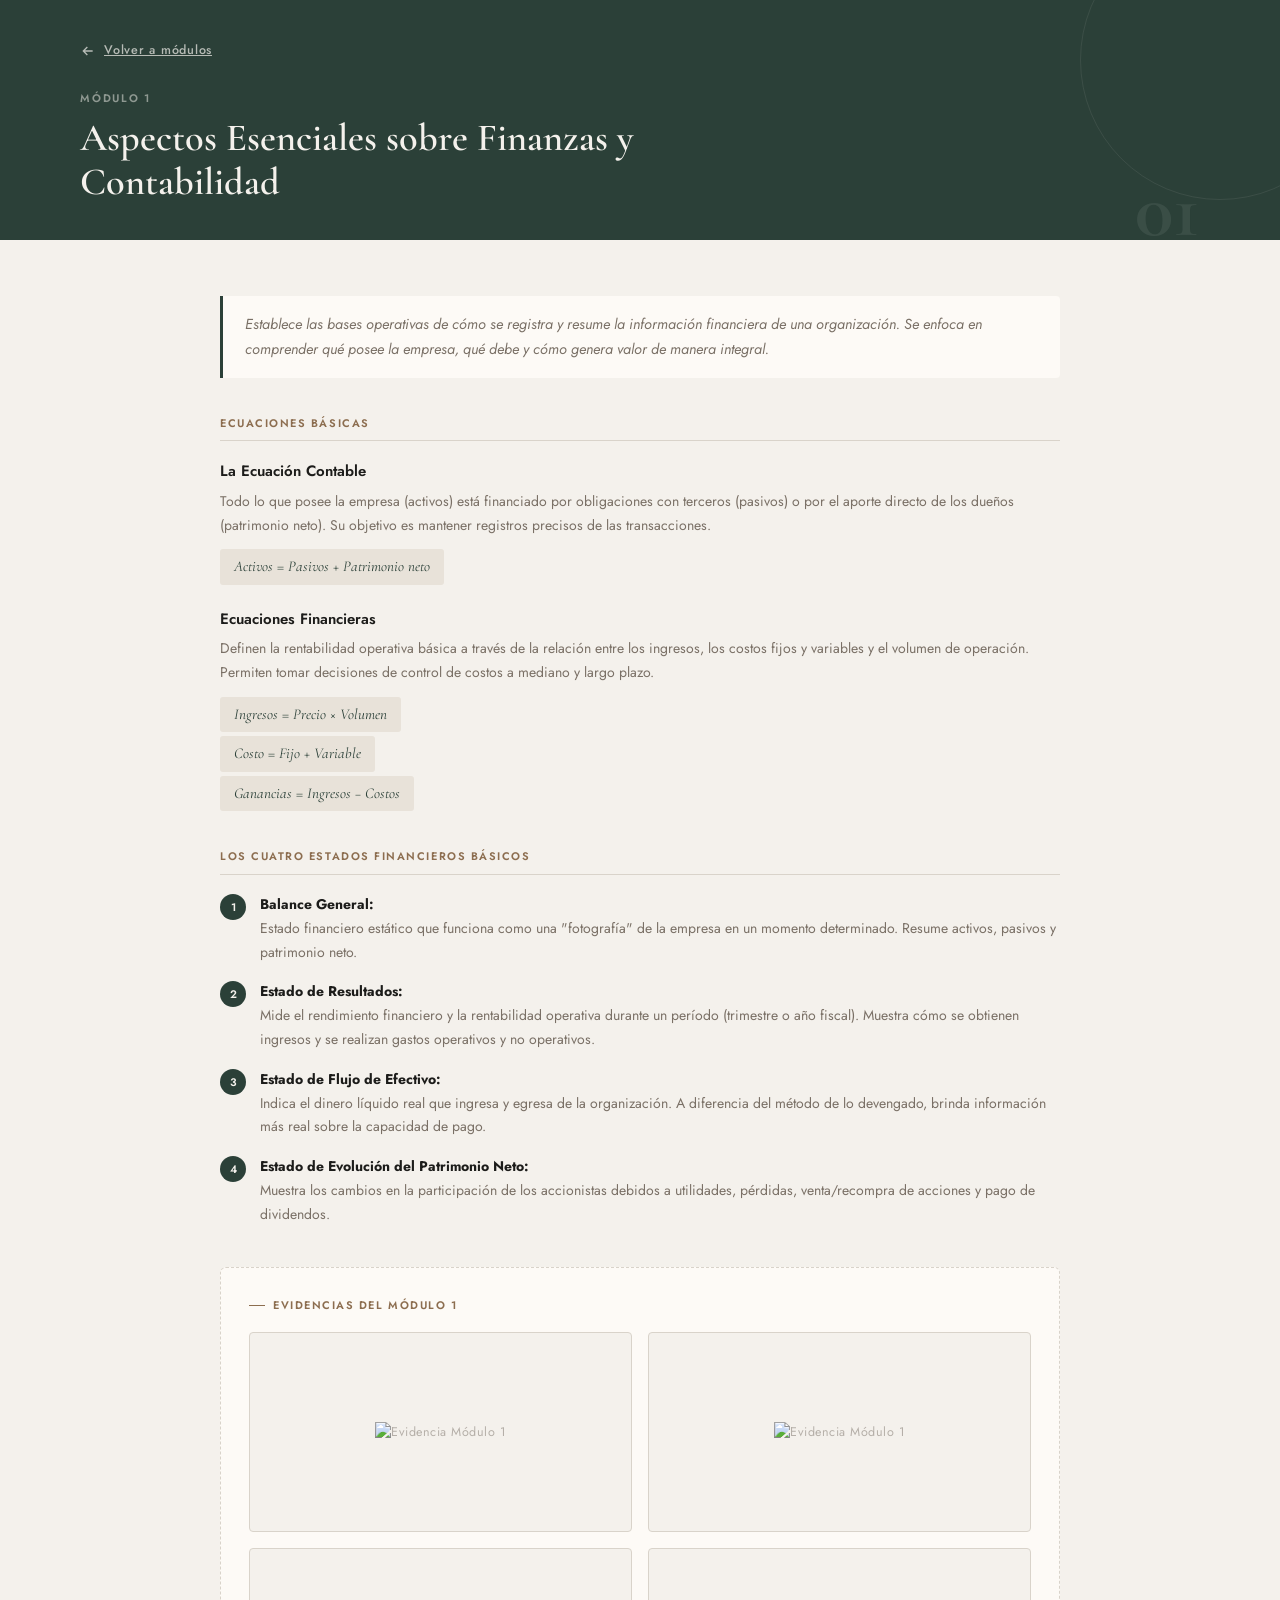
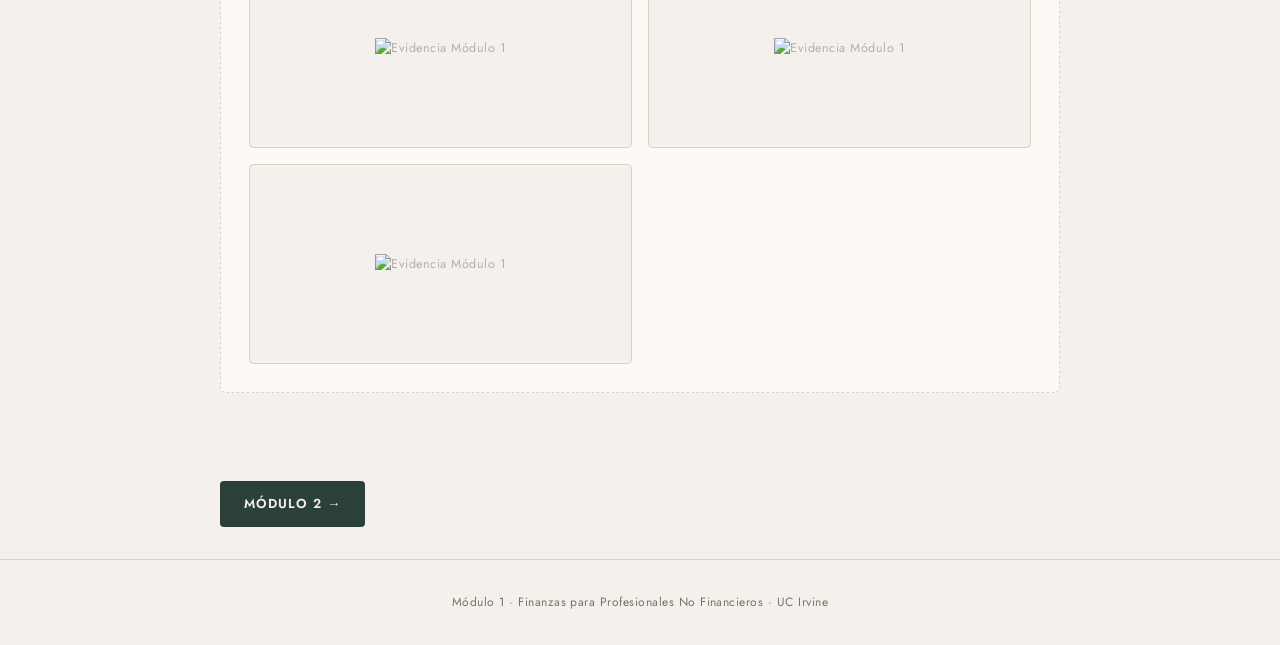
==== modulo1.html @ bed44fd3 "Add files via upload" ====
<!doctype html>
<html lang="es">
  <head>
    <meta charset="UTF-8" />
    <meta name="viewport" content="width=device-width, initial-scale=1.0" />
    <title>Módulo 1 - Finanzas para Profesionales No Financieros</title>
    <link rel="preconnect" href="https://fonts.googleapis.com" />
    <link rel="preconnect" href="https://fonts.gstatic.com" crossorigin />
    <link
      href="https://fonts.googleapis.com/css2?family=Cormorant+Garamond:ital,wght@0,400;0,600;0,700;1,400&family=Jost:wght@300;400;500;600&display=swap"
      rel="stylesheet"
    />
    <link rel="stylesheet" href="estilos.css" />
  </head>
  <body>
    <div id="mod-1" class="mod-content" style="display: block">
      <div class="detail-header">
        <a href="index.html" class="back-btn">
          <svg
            width="16"
            height="16"
            fill="none"
            stroke="currentColor"
            stroke-width="2"
            viewBox="0 0 24 24"
          >
            <path d="M19 12H5M11 6l-6 6 6 6" />
          </svg>
          Volver a módulos
        </a>
        <div class="detail-label">Módulo 1</div>
        <h2 class="detail-title">
          Aspectos Esenciales sobre Finanzas y Contabilidad
        </h2>
        <div class="detail-num">01</div>
      </div>
      <div class="detail-body">
        <div class="module-intro">
          Establece las bases operativas de cómo se registra y resume la
          información financiera de una organización. Se enfoca en comprender
          qué posee la empresa, qué debe y cómo genera valor de manera
          integral.
        </div>

        <div class="section">
          <div class="section-title">Ecuaciones Básicas</div>
          <div class="concept">
            <div class="concept-name">La Ecuación Contable</div>
            <div class="concept-desc">
              Todo lo que posee la empresa (activos) está financiado por
              obligaciones con terceros (pasivos) o por el aporte directo de
              los dueños (patrimonio neto). Su objetivo es mantener registros
              precisos de las transacciones.
            </div>
            <span class="formula-tag"
              >Activos = Pasivos + Patrimonio neto</span
            >
          </div>
          <div class="concept">
            <div class="concept-name">Ecuaciones Financieras</div>
            <div class="concept-desc">
              Definen la rentabilidad operativa básica a través de la relación
              entre los ingresos, los costos fijos y variables y el volumen de
              operación. Permiten tomar decisiones de control de costos a
              mediano y largo plazo.
            </div>
            <span class="formula-tag">Ingresos = Precio × Volumen</span><br />
            <span class="formula-tag">Costo = Fijo + Variable</span><br />
            <span class="formula-tag">Ganancias = Ingresos − Costos</span>
          </div>
        </div>

        <div class="section">
          <div class="section-title">
            Los Cuatro Estados Financieros Básicos
          </div>
          <ol class="numbered-list">
            <li>
              <div>
                <strong>Balance General:</strong><br /><span
                  >Estado financiero estático que funciona como una
                  "fotografía" de la empresa en un momento determinado. Resume
                  activos, pasivos y patrimonio neto.</span
                >
              </div>
            </li>
            <li>
              <div>
                <strong>Estado de Resultados:</strong><br /><span
                  >Mide el rendimiento financiero y la rentabilidad operativa
                  durante un período (trimestre o año fiscal). Muestra cómo se
                  obtienen ingresos y se realizan gastos operativos y no
                  operativos.</span
                >
              </div>
            </li>
            <li>
              <div>
                <strong>Estado de Flujo de Efectivo:</strong><br /><span
                  >Indica el dinero líquido real que ingresa y egresa de la
                  organización. A diferencia del método de lo devengado,
                  brinda información más real sobre la capacidad de
                  pago.</span
                >
              </div>
            </li>
            <li>
              <div>
                <strong>Estado de Evolución del Patrimonio Neto:</strong
                ><br /><span
                  >Muestra los cambios en la participación de los accionistas
                  debidos a utilidades, pérdidas, venta/recompra de acciones y
                  pago de dividendos.</span
                >
              </div>
            </li>
          </ol>
        </div>

        <div class="evidence-section">
          <div class="evidence-title">Evidencias del Módulo 1</div>
          <div class="evidence-grid">
            <div class="evidence-slot">
              <img
                src="images/m1.1.png"
                alt="Evidencia Módulo 1"
                style="max-width: 100%; height: auto"
              />
            </div>
            <div class="evidence-slot">
              <img
                src="images/m1.2.png"
                alt="Evidencia Módulo 1"
                style="max-width: 100%; height: auto"
              />
            </div>
            <div class="evidence-slot">
              <img
                src="images/m1.4.png"
                alt="Evidencia Módulo 1"
                style="max-width: 100%; height: auto"
              />
            </div>
            <div class="evidence-slot">
              <img
                src="images/q1.png"
                alt="Evidencia Módulo 1"
                style="max-width: 100%; height: auto"
              />
            </div>
            <div class="evidence-slot">
              <img
                src="images/fin 1.png"
                alt="Evidencia Módulo 1"
                style="max-width: 100%; height: auto"
              />
            </div>
          </div>
        </div>
      </div>
      <div class="nav-modules">
        <a href="modulo2.html" class="nav-btn next">Módulo 2 →</a>
      </div>
      <footer>
        Módulo 1 &middot; Finanzas para Profesionales No Financieros &middot;
        UC Irvine
      </footer>
    </div>
  </body>
</html>
---- estilos.css ----
:root {
    --bg:      #F4F1EC;
    --surface: #FDFAF6;
    --border:  #D9D3CA;
    --text:    #1C1C1A;
    --muted:   #7A7066;
    --accent:  #2B4038;
    --accent2: #8C6D4F;
    --tag-bg:  #E8E2D9;
  }
  *, *::before, *::after { box-sizing: border-box; margin: 0; padding: 0; }

  body {
    font-family: 'Jost', sans-serif;
    background: var(--bg);
    color: var(--text);
    font-size: 15px;
    line-height: 1.7;
    min-height: 100vh;
  }

  /* ── VIEWS ── */
  .view { display: none; }
  .view.active { display: block; }

  /* ══════════════════════════════
     HOME
  ══════════════════════════════ */
  .home-cover {
    background: var(--accent);
    color: #F4F1EC;
    padding: 72px 80px 60px;
    position: relative;
    overflow: hidden;
  }
  .home-cover::before {
    content:''; position:absolute; top:-60px; right:-60px;
    width:320px; height:320px; border-radius:50%;
    border:1px solid rgba(244,241,236,.1);
  }
  .home-cover::after {
    content:''; position:absolute; bottom:-40px; right:80px;
    width:180px; height:180px; border-radius:50%;
    border:1px solid rgba(244,241,236,.07);
  }
  .cover-tag {
    display:inline-block; font-size:11px; font-weight:600;
    letter-spacing:.18em; text-transform:uppercase;
    color:rgba(244,241,236,.5); margin-bottom:28px;
  }
  .home-cover h1 {
    font-family:'Cormorant Garamond',serif;
    font-size:clamp(2rem,5vw,3.2rem);
    font-weight:600; line-height:1.15;
    max-width:620px; margin-bottom:36px;
  }
  .cover-meta {
    display:flex; gap:40px; flex-wrap:wrap;
    border-top:1px solid rgba(244,241,236,.15);
    padding-top:28px; font-size:13px;
    color:rgba(244,241,236,.6);
  }
  .cover-meta strong { display:block; color:#F4F1EC; font-weight:500; margin-bottom:2px; }

  /* ── MODULE GRID ── */
  .modules-section { padding: 60px 80px; }
  .modules-label {
    font-size:11px; font-weight:600; letter-spacing:.16em;
    text-transform:uppercase; color:var(--accent2);
    margin-bottom:32px;
  }
  .modules-grid {
    display:grid;
    grid-template-columns: repeat(2, 1fr);
    gap:20px;
  }

  .module-card {
    background: var(--surface);
    border: 1px solid var(--border);
    border-radius:8px;
    padding:32px;
    cursor:pointer;
    position:relative;
    overflow:hidden;
    transition: border-color .25s, transform .25s, box-shadow .25s;
    animation: fadeUp .45s ease both;
    text-decoration: none;
    color: inherit;
    display: block;
  }
  .module-card:nth-child(1){animation-delay:.05s}
  .module-card:nth-child(2){animation-delay:.10s}
  .module-card:nth-child(3){animation-delay:.15s}
  .module-card:nth-child(4){animation-delay:.20s}

  .module-card::after {
    content:'';
    position:absolute; bottom:0; left:0;
    width:100%; height:3px;
    background:var(--accent);
    transform:scaleX(0); transform-origin:left;
    transition:transform .3s ease;
  }
  .module-card:hover { border-color:var(--accent); transform:translateY(-3px); box-shadow:0 12px 32px rgba(43,64,56,.1); }
  .module-card:hover::after { transform:scaleX(1); }

  .card-num {
    font-family:'Cormorant Garamond',serif;
    font-size:3rem; font-weight:600;
    color:var(--tag-bg); line-height:1;
    margin-bottom:16px; user-select:none;
  }
  .card-label {
    font-size:10.5px; font-weight:600;
    letter-spacing:.14em; text-transform:uppercase;
    color:var(--accent2); margin-bottom:6px;
  }
  .card-title {
    font-family:'Cormorant Garamond',serif;
    font-size:1.45rem; font-weight:600; line-height:1.2;
    color:var(--text); margin-bottom:16px;
  }
  .card-desc { font-size:13.5px; color:var(--muted); margin-bottom:24px; }
  .card-cta {
    display:inline-flex; align-items:center; gap:8px;
    font-size:12px; font-weight:600; letter-spacing:.08em;
    color:var(--accent); text-transform:uppercase;
    transition:gap .2s;
  }
  .module-card:hover .card-cta { gap:14px; }
  .card-cta svg { transition:transform .2s; }
  .module-card:hover .card-cta svg { transform:translateX(4px); }

  /* ══════════════════════════════
     DETAIL VIEW
  ══════════════════════════════ */
  .detail-header {
    background:var(--accent); color:#F4F1EC;
    padding:40px 80px 36px;
    position:relative; overflow:hidden;
  }
  .detail-header::before {
    content:''; position:absolute; top:-80px; right:-80px;
    width:280px; height:280px; border-radius:50%;
    border:1px solid rgba(244,241,236,.08);
  }
  .back-btn {
    display:inline-flex; align-items:center; gap:8px;
    background:none; border:none; cursor:pointer;
    color:rgba(244,241,236,.7); font-family:'Jost',sans-serif;
    font-size:12.5px; font-weight:500; letter-spacing:.06em;
    padding:0; margin-bottom:28px;
    transition:color .2s, gap .2s;
  }
  .back-btn:hover { color:#F4F1EC; gap:12px; }
  .back-btn svg { transition:transform .2s; }
  .back-btn:hover svg { transform:translateX(-4px); }

  .detail-num {
    font-family:'Cormorant Garamond',serif;
    font-size:5rem; font-weight:700;
    color:rgba(244,241,236,.08);
    position:absolute; right:80px; bottom:-10px;
    line-height:1; user-select:none;
  }
  .detail-label {
    font-size:11px; font-weight:600; letter-spacing:.16em;
    text-transform:uppercase; color:rgba(244,241,236,.5);
    margin-bottom:8px;
  }
  .detail-title {
    font-family:'Cormorant Garamond',serif;
    font-size:clamp(1.6rem,4vw,2.4rem);
    font-weight:600; line-height:1.15;
    max-width:600px;
  }

  /* content */
  .detail-body { padding:56px 80px; max-width:1000px; margin:0 auto; }

  .module-intro {
    background:var(--surface);
    border-left:3px solid var(--accent);
    padding:16px 22px; margin-bottom:36px;
    font-size:14.5px; color:var(--muted);
    border-radius:0 4px 4px 0;
    font-style:italic;
  }

  .section { margin-bottom:36px; }
  .section-title {
    font-size:11px; font-weight:600; letter-spacing:.14em;
    text-transform:uppercase; color:var(--accent2);
    margin-bottom:18px; padding-bottom:8px;
    border-bottom:1px solid var(--border);
  }

  .concept { margin-bottom:22px; }
  .concept-name { font-weight:600; font-size:15px; color:var(--text); margin-bottom:5px; }
  .concept-desc { font-size:14px; color:var(--muted); margin-bottom:8px; }
  .formula-tag {
    display:inline-block; background:var(--tag-bg);
    color:var(--accent); font-family:'Cormorant Garamond',serif;
    font-style:italic; font-size:15px;
    padding:5px 14px; border-radius:3px; margin-top:4px;
  }
  .formula-tag + .formula-tag { margin-top:6px; }

  .numbered-list { counter-reset:item; list-style:none; }
  .numbered-list li {
    counter-increment:item; display:flex;
    gap:14px; margin-bottom:16px; font-size:14px;
  }
  .numbered-list li::before {
    content:counter(item); flex-shrink:0;
    width:26px; height:26px; background:var(--accent);
    color:#F4F1EC; border-radius:50%; font-size:11px;
    font-weight:600; display:flex; align-items:center; justify-content:center;
    margin-top:1px;
  }
  .numbered-list li strong { color:var(--text); }
  .numbered-list li span { color:var(--muted); }

  /* dupont */
  .dupont-box {
    background:var(--accent); color:#F4F1EC;
    border-radius:6px; padding:28px; margin-bottom:8px;
  }
  .dupont-title {
    font-family:'Cormorant Garamond',serif;
    font-size:1.1rem; font-weight:600;
    margin-bottom:20px; opacity:.9;
  }
  .dupont-items { display:grid; grid-template-columns:repeat(3,1fr); gap:12px; }
  .dupont-item {
    background:rgba(244,241,236,.08); border-radius:4px;
    padding:14px 16px; border-top:2px solid rgba(244,241,236,.2);
  }
  .dupont-item .di-label { font-size:10px; letter-spacing:.1em; text-transform:uppercase; opacity:.55; margin-bottom:4px; }
  .dupont-item .di-name { font-size:13px; font-weight:500; }
  .dupont-item .di-formula { font-family:'Cormorant Garamond',serif; font-style:italic; font-size:13px; opacity:.65; margin-top:4px; }

  /* evidence */
  .evidence-section {
    margin-top:40px; padding:28px;
    border:1px dashed var(--border); border-radius:6px;
    background:var(--surface);
  }
  .evidence-title {
    font-size:11px; font-weight:600; letter-spacing:.14em;
    text-transform:uppercase; color:var(--accent2);
    margin-bottom:18px; display:flex; align-items:center; gap:8px;
  }
  .evidence-title::before {
    content:''; display:inline-block;
    width:16px; height:1px; background:var(--accent2);
  }
  .evidence-grid { display:grid; grid-template-columns:1fr 1fr; gap:16px; }
  .evidence-slot {
    background:var(--bg); border:1px solid var(--border);
    border-radius:4px; min-height:200px;
    display:flex; flex-direction:column;
    align-items:center; justify-content:center;
    gap:10px; color:#B5AFA8; font-size:12.5px;
    letter-spacing:.04em;
  }
  .evidence-slot svg { opacity:.35; }

  /* ── ANIMATIONS ── */
  @keyframes fadeUp {
    from { opacity:0; transform:translateY(20px); }
    to   { opacity:1; transform:translateY(0); }
  }
  .anim { animation: fadeUp .4s ease both; }

  /* ── RESPONSIVE ── */
  @media(max-width:680px){
    .home-cover,.modules-section,.detail-header,.detail-body { padding-left:24px; padding-right:24px; }
    .modules-grid { grid-template-columns:1fr; }
    .dupont-items { grid-template-columns:1fr; }
    .evidence-grid { grid-template-columns:1fr; }
    .cover-meta { gap:20px; }
    .detail-num { right:24px; }
  }

  /* ── NAVIGATION BETWEEN MODULES ── */
  .nav-modules {
    display:flex; justify-content:space-between; gap:16px;
    padding:32px 80px; max-width:1000px; margin:0 auto;
    flex-wrap:wrap;
  }
  .nav-btn {
    display:inline-flex; align-items:center; gap:8px;
    background:var(--accent); color:#F4F1EC;
    border:none; cursor:pointer;
    font-family:'Jost',sans-serif; font-size:13px; font-weight:600;
    letter-spacing:.08em; text-transform:uppercase;
    padding:12px 24px; border-radius:4px;
    text-decoration:none; transition:background .2s, transform .2s;
  }
  .nav-btn:hover { background:var(--accent2); transform:translateY(-2px); }
  .nav-btn.prev { order:-1; }
  .nav-btn.next { order:1; }

  footer {
    text-align:center; padding:32px;
    border-top:1px solid var(--border);
    font-size:12px; color:var(--muted); letter-spacing:.04em;
  }
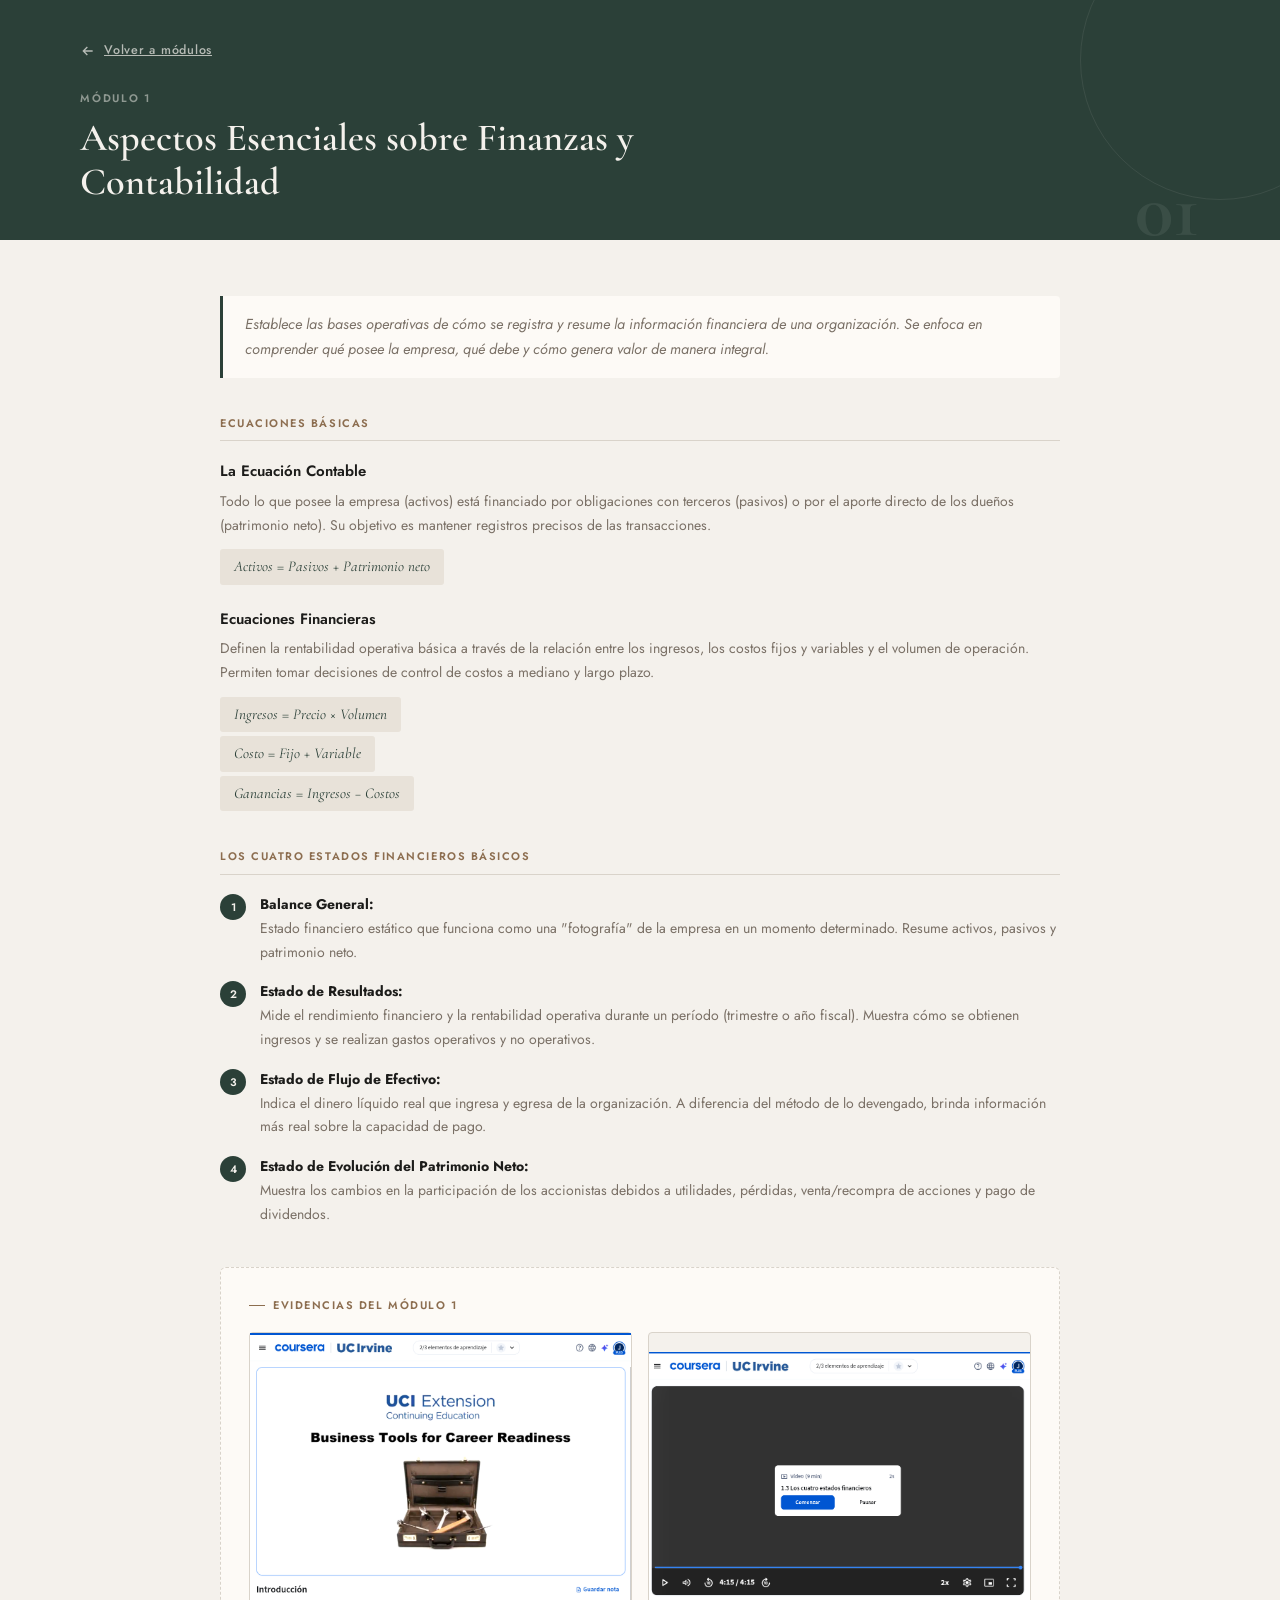
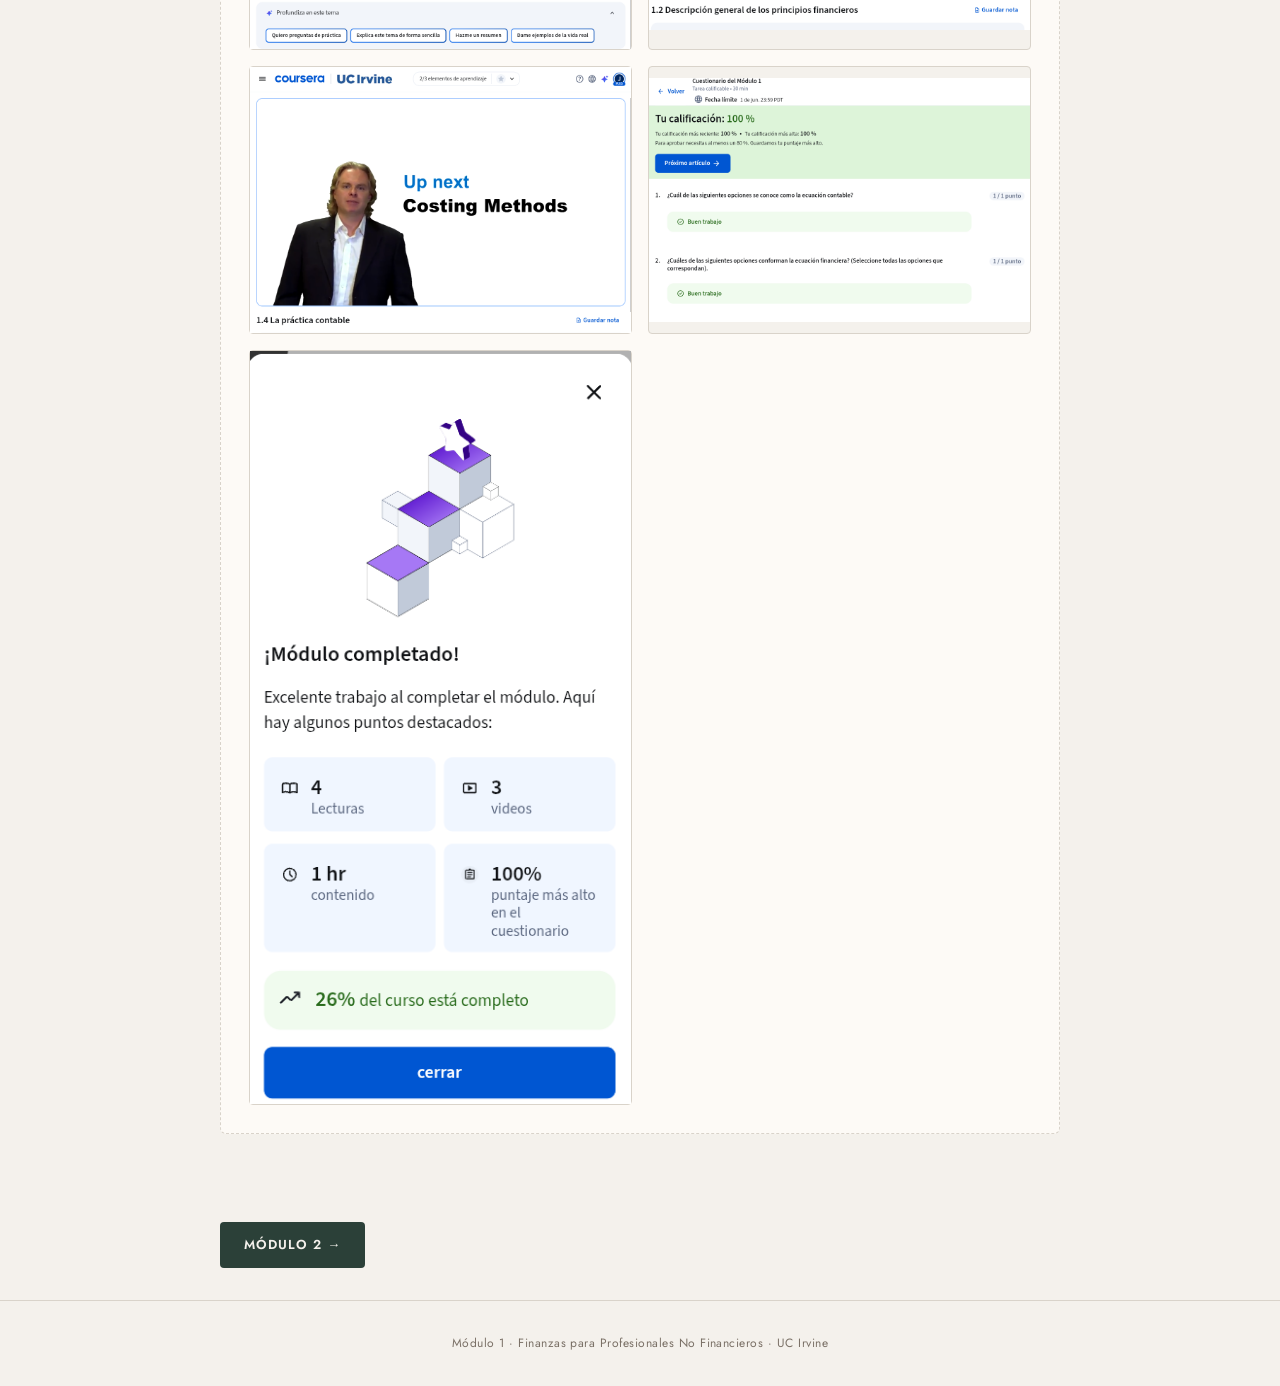
==== commit 07306fd3: "Fix HTML encoding issues in modulo1.html" ====
--- a/modulo1.html
+++ b/modulo1.html
@@ -122,35 +122,35 @@
           <div class="evidence-grid">
             <div class="evidence-slot">
               <img
-                src="images/m1.1.png"
+                src="/m1.1.png"
                 alt="Evidencia Módulo 1"
                 style="max-width: 100%; height: auto"
               />
             </div>
             <div class="evidence-slot">
               <img
-                src="images/m1.2.png"
+                src="/m1.2.png"
                 alt="Evidencia Módulo 1"
                 style="max-width: 100%; height: auto"
               />
             </div>
             <div class="evidence-slot">
               <img
-                src="images/m1.4.png"
+                src="/m1.4.png"
                 alt="Evidencia Módulo 1"
                 style="max-width: 100%; height: auto"
               />
             </div>
             <div class="evidence-slot">
               <img
-                src="images/q1.png"
+                src="/q1.png"
                 alt="Evidencia Módulo 1"
                 style="max-width: 100%; height: auto"
               />
             </div>
             <div class="evidence-slot">
               <img
-                src="images/fin 1.png"
+                src="/fin 1.png"
                 alt="Evidencia Módulo 1"
                 style="max-width: 100%; height: auto"
               />
